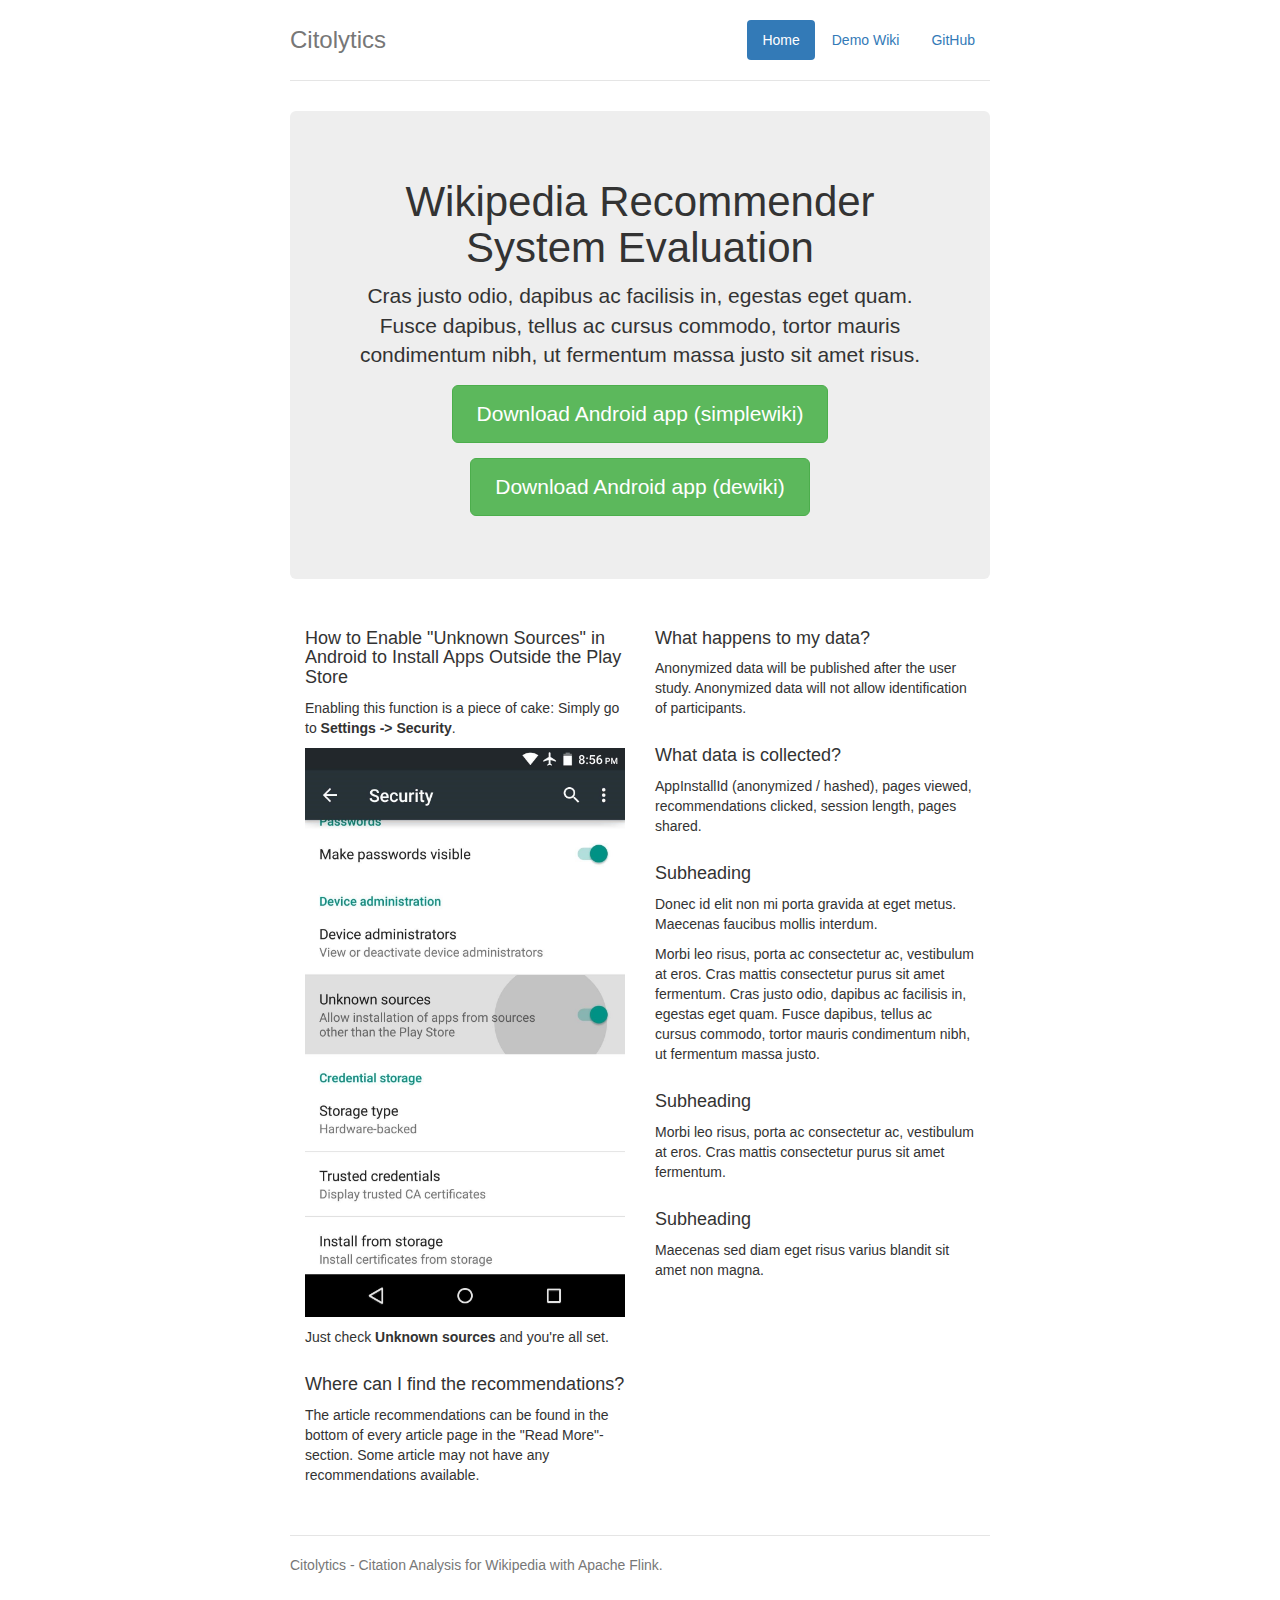
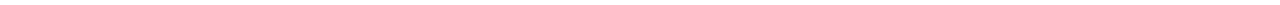
==== docs/userstudy/index.html @ 23ddedea "added docs" ====
<!DOCTYPE html>
<html lang="en">
  <head>
    <meta charset="utf-8">
    <meta http-equiv="X-UA-Compatible" content="IE=edge">
    <meta name="viewport" content="width=device-width, initial-scale=1">
    <meta name="description" content="">
    <meta name="author" content="">

    <title>Citolytics - User Study</title>

    <!-- Bootstrap core CSS -->
    <link rel="stylesheet" href="https://maxcdn.bootstrapcdn.com/bootstrap/3.3.7/css/bootstrap.min.css" integrity="sha384-BVYiiSIFeK1dGmJRAkycuHAHRg32OmUcww7on3RYdg4Va+PmSTsz/K68vbdEjh4u" crossorigin="anonymous">

    <!-- Custom styles for this template -->
    <style>
    /* Space out content a bit */
    body {
      padding-top: 20px;
      padding-bottom: 20px;
    }

    /* Everything but the jumbotron gets side spacing for mobile first views */
    .header,
    .marketing,
    .footer {
      padding-right: 15px;
      padding-left: 15px;
    }

    /* Custom page header */
    .header {
      padding-bottom: 20px;
      border-bottom: 1px solid #e5e5e5;
    }
    /* Make the masthead heading the same height as the navigation */
    .header h3 {
      margin-top: 0;
      margin-bottom: 0;
      line-height: 40px;
    }

    /* Custom page footer */
    .footer {
      padding-top: 19px;
      color: #777;
      border-top: 1px solid #e5e5e5;
    }

    /* Customize container */
    @media (min-width: 768px) {
      .container {
        max-width: 730px;
      }
    }
    .container-narrow > hr {
      margin: 30px 0;
    }

    /* Main marketing message and sign up button */
    .jumbotron {
      text-align: center;
      border-bottom: 1px solid #e5e5e5;
    }
    .jumbotron .btn {
      padding: 14px 24px;
      font-size: 21px;
    }
    .jumbotron h1 {
      font-size: 42px;
    }

    /* Supporting marketing content */
    .marketing {
      margin: 40px 0;
    }
    .marketing p + h4 {
      margin-top: 28px;
    }

    /* Responsive: Portrait tablets and up */
    @media screen and (min-width: 768px) {
      /* Remove the padding we set earlier */
      .header,
      .marketing,
      .footer {
        padding-right: 0;
        padding-left: 0;
      }
      /* Space out the masthead */
      .header {
        margin-bottom: 30px;
      }
      /* Remove the bottom border on the jumbotron for visual effect */
      .jumbotron {
        border-bottom: 0;
      }
    }

    </style>

    <!-- HTML5 shim and Respond.js for IE8 support of HTML5 elements and media queries -->
    <!--[if lt IE 9]>
      <script src="https://oss.maxcdn.com/html5shiv/3.7.3/html5shiv.min.js"></script>
      <script src="https://oss.maxcdn.com/respond/1.4.2/respond.min.js"></script>
    <![endif]-->
  </head>

  <body>

    <div class="container">
      <div class="header clearfix">
        <nav>
          <ul class="nav nav-pills pull-right">
            <li role="presentation" class="active"><a href=".">Home</a></li>
            <li role="presentation"><a href="http://citolytics-simple.wmflabs.org/">Demo Wiki</a></li>
            <li role="presentation"><a href="https://github.com/wikimedia/citolytics">GitHub</a></li>
          </ul>
        </nav>
        <h3 class="text-muted">Citolytics</h3>
      </div>

      <div class="jumbotron">
        <h1>Wikipedia Recommender System Evaluation</h1>
        <p class="lead">Cras justo odio, dapibus ac facilisis in, egestas eget quam. Fusce dapibus, tellus ac cursus commodo, tortor mauris condimentum nibh, ut fermentum massa justo sit amet risus.</p>
        <p><a class="btn btn-lg btn-success" href="download/simplewiki.apk" role="button">Download Android app (simplewiki)</a></p>
        <p><a class="btn btn-lg btn-success" href="download/dewiki.apk" role="button">Download Android app (dewiki)</a></p>

      </div>

      <div>

      </div>

      <div class="row marketing">
        <div class="col-lg-6">
          <h4>How to Enable &quot;Unknown Sources&quot; in Android to Install Apps Outside the Play Store</h4>
          <p>Enabling this function is a piece of cake: Simply go to <b>Settings -&gt; Security</b>.</p>
          <p><img class="img-responsive" src="android-unknown-sources.jpg"></p>
          <p>Just check <b>Unknown sources</b> and you're all set.</p>

          <h4>Where can I find the recommendations?</h4>
          <p>The article recommendations can be found in the bottom of every article page in the &quot;Read More&quot;-section. Some article may not have any recommendations available.</p>
        </div>

        <div class="col-lg-6">

          <h4>What happens to my data?</h4>
          <p>Anonymized data will be published after the user study. Anonymized data will not allow identification of participants.</p>

          <h4>What data is collected?</h4>
          <p>AppInstallId (anonymized / hashed), pages viewed, recommendations clicked, session length, pages shared.</p>

          <h4>Subheading</h4>
          <p>Donec id elit non mi porta gravida at eget metus. Maecenas faucibus mollis interdum.</p>

          <p>Morbi leo risus, porta ac consectetur ac, vestibulum at eros. Cras mattis consectetur purus sit amet fermentum. Cras justo odio, dapibus ac facilisis in, egestas eget quam. Fusce dapibus, tellus ac cursus commodo, tortor mauris condimentum nibh, ut fermentum massa justo.</p>

          <h4>Subheading</h4>
          <p>Morbi leo risus, porta ac consectetur ac, vestibulum at eros. Cras mattis consectetur purus sit amet fermentum.</p>

          <h4>Subheading</h4>
          <p>Maecenas sed diam eget risus varius blandit sit amet non magna.</p>
        </div>
      </div>

      <footer class="footer">
        <p>Citolytics - Citation Analysis for Wikipedia with Apache Flink.</p>
      </footer>

    </div> <!-- /container -->

  </body>
</html>
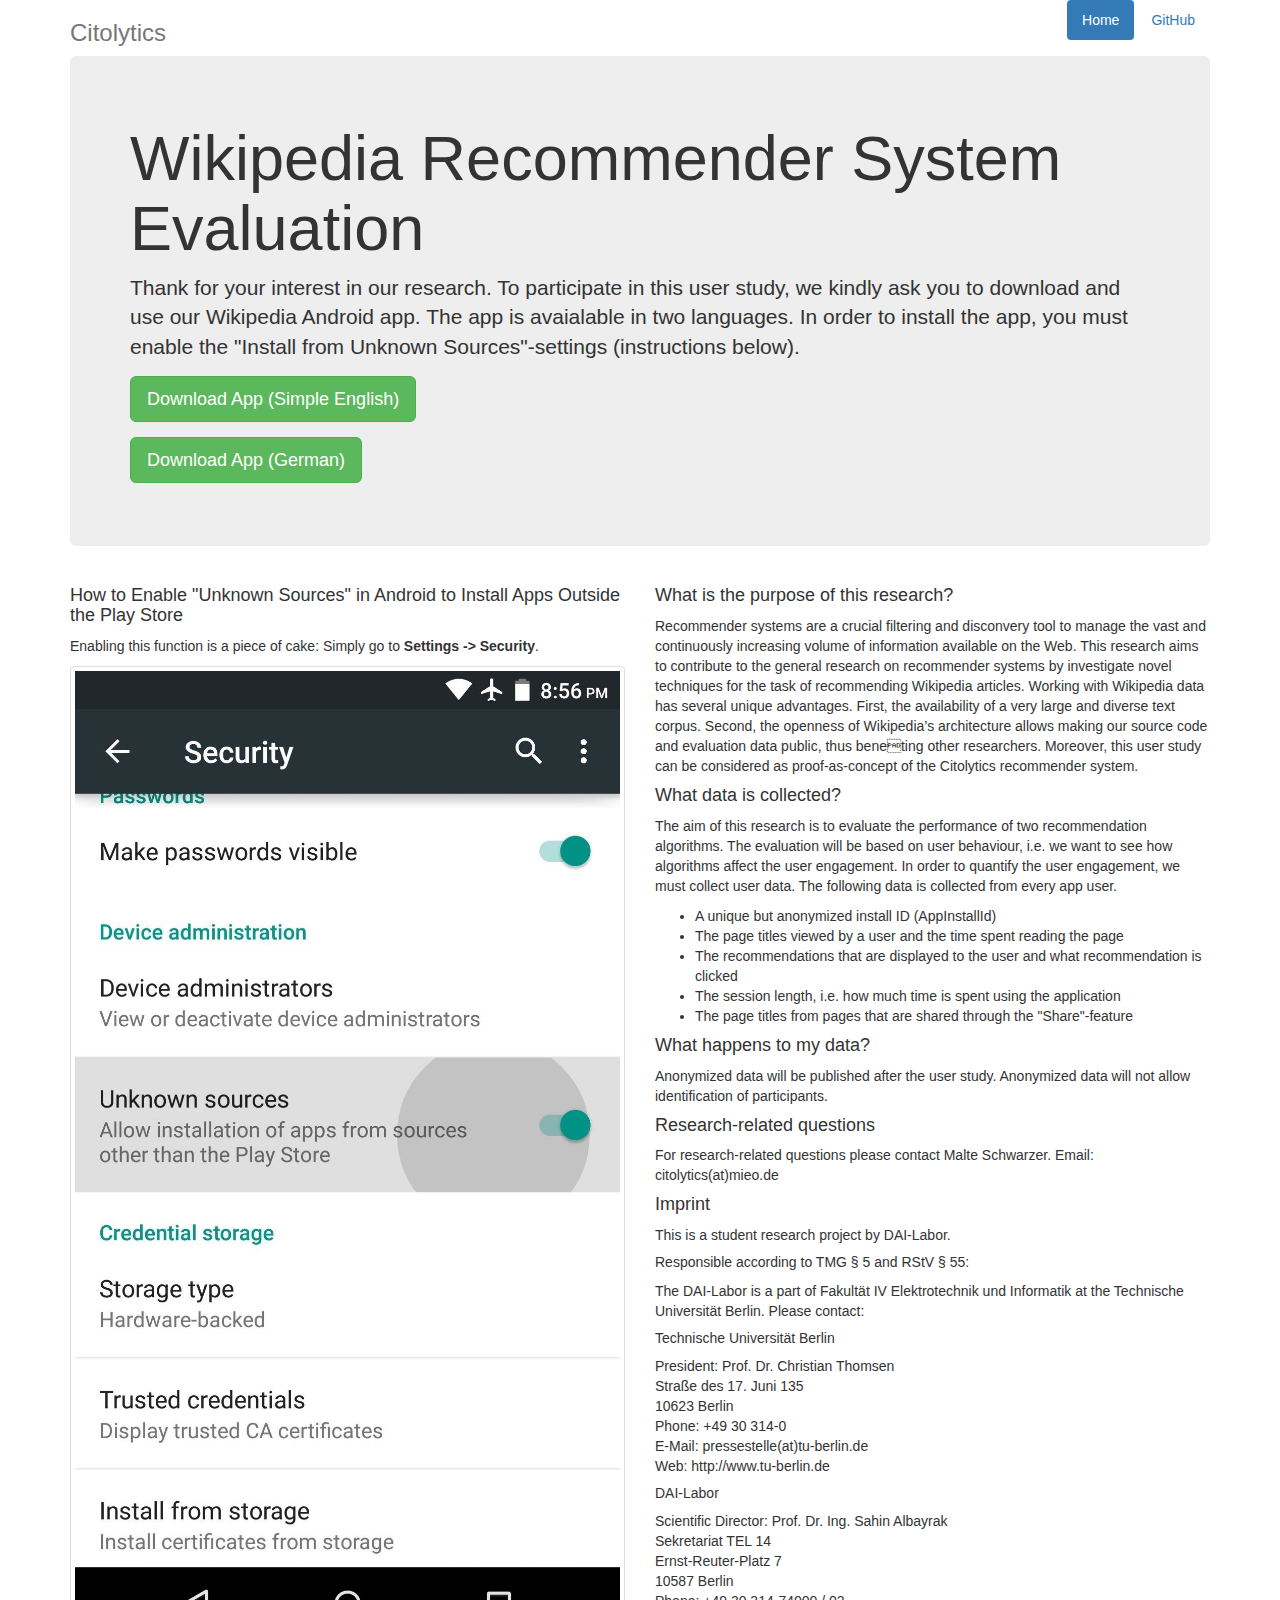
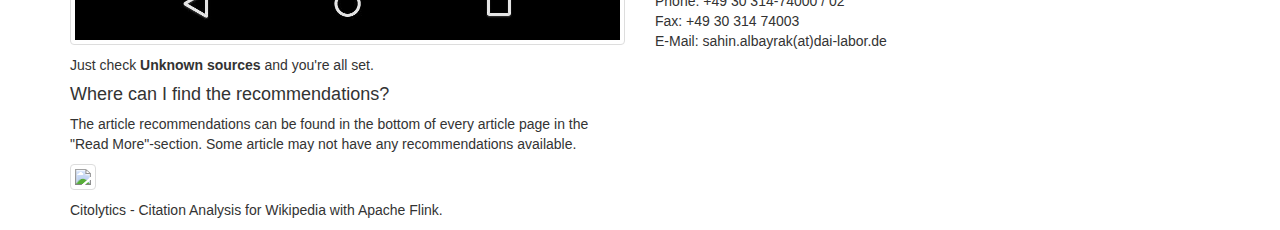
==== commit 2ae53c85: "moved downloads to gh releases" ====
--- a/docs/userstudy/index.html
+++ b/docs/userstudy/index.html
@@ -13,91 +13,7 @@
     <link rel="stylesheet" href="https://maxcdn.bootstrapcdn.com/bootstrap/3.3.7/css/bootstrap.min.css" integrity="sha384-BVYiiSIFeK1dGmJRAkycuHAHRg32OmUcww7on3RYdg4Va+PmSTsz/K68vbdEjh4u" crossorigin="anonymous">
 
     <!-- Custom styles for this template -->
-    <style>
-    /* Space out content a bit */
-    body {
-      padding-top: 20px;
-      padding-bottom: 20px;
-    }
-
-    /* Everything but the jumbotron gets side spacing for mobile first views */
-    .header,
-    .marketing,
-    .footer {
-      padding-right: 15px;
-      padding-left: 15px;
-    }
-
-    /* Custom page header */
-    .header {
-      padding-bottom: 20px;
-      border-bottom: 1px solid #e5e5e5;
-    }
-    /* Make the masthead heading the same height as the navigation */
-    .header h3 {
-      margin-top: 0;
-      margin-bottom: 0;
-      line-height: 40px;
-    }
-
-    /* Custom page footer */
-    .footer {
-      padding-top: 19px;
-      color: #777;
-      border-top: 1px solid #e5e5e5;
-    }
-
-    /* Customize container */
-    @media (min-width: 768px) {
-      .container {
-        max-width: 730px;
-      }
-    }
-    .container-narrow > hr {
-      margin: 30px 0;
-    }
-
-    /* Main marketing message and sign up button */
-    .jumbotron {
-      text-align: center;
-      border-bottom: 1px solid #e5e5e5;
-    }
-    .jumbotron .btn {
-      padding: 14px 24px;
-      font-size: 21px;
-    }
-    .jumbotron h1 {
-      font-size: 42px;
-    }
-
-    /* Supporting marketing content */
-    .marketing {
-      margin: 40px 0;
-    }
-    .marketing p + h4 {
-      margin-top: 28px;
-    }
-
-    /* Responsive: Portrait tablets and up */
-    @media screen and (min-width: 768px) {
-      /* Remove the padding we set earlier */
-      .header,
-      .marketing,
-      .footer {
-        padding-right: 0;
-        padding-left: 0;
-      }
-      /* Space out the masthead */
-      .header {
-        margin-bottom: 30px;
-      }
-      /* Remove the bottom border on the jumbotron for visual effect */
-      .jumbotron {
-        border-bottom: 0;
-      }
-    }
-
-    </style>
+    <link rel="stylesheet" href="style.css">
 
     <!-- HTML5 shim and Respond.js for IE8 support of HTML5 elements and media queries -->
     <!--[if lt IE 9]>
@@ -113,7 +29,7 @@
         <nav>
           <ul class="nav nav-pills pull-right">
             <li role="presentation" class="active"><a href=".">Home</a></li>
-            <li role="presentation"><a href="http://citolytics-simple.wmflabs.org/">Demo Wiki</a></li>
+            <!--<li role="presentation"><a href="http://citolytics-simple.wmflabs.org/">Demo Wiki</a></li>-->
             <li role="presentation"><a href="https://github.com/wikimedia/citolytics">GitHub</a></li>
           </ul>
         </nav>
@@ -122,9 +38,9 @@
 
       <div class="jumbotron">
         <h1>Wikipedia Recommender System Evaluation</h1>
-        <p class="lead">Cras justo odio, dapibus ac facilisis in, egestas eget quam. Fusce dapibus, tellus ac cursus commodo, tortor mauris condimentum nibh, ut fermentum massa justo sit amet risus.</p>
-        <p><a class="btn btn-lg btn-success" href="download/simplewiki.apk" role="button">Download Android app (simplewiki)</a></p>
-        <p><a class="btn btn-lg btn-success" href="download/dewiki.apk" role="button">Download Android app (dewiki)</a></p>
+        <p class="lead">Thank for your interest in our research. To participate in this user study, we kindly ask you to download and use our Wikipedia Android app. The app is avaialable in two languages. In order to install the app, you must enable the &quot;Install from Unknown Sources&quot;-settings (instructions below).</p>
+        <p><a class="btn btn-lg btn-success" href="https://github.com/mschwarzer/citolytics-demo/releases/download/1.0/app-simplewiki.apk" role="button">Download App (Simple English)</a></p>
+        <p><a class="btn btn-lg btn-success" href="https://github.com/mschwarzer/citolytics-demo/releases/download/1.0/app-dewiki.apk" role="button">Download App (German)</a></p>
 
       </div>
 
@@ -136,31 +52,66 @@
         <div class="col-lg-6">
           <h4>How to Enable &quot;Unknown Sources&quot; in Android to Install Apps Outside the Play Store</h4>
           <p>Enabling this function is a piece of cake: Simply go to <b>Settings -&gt; Security</b>.</p>
-          <p><img class="img-responsive" src="android-unknown-sources.jpg"></p>
+          <p><img class="img-responsive img-rounded img-thumbnail" src="android-unknown-sources.jpg"></p>
           <p>Just check <b>Unknown sources</b> and you're all set.</p>
 
           <h4>Where can I find the recommendations?</h4>
           <p>The article recommendations can be found in the bottom of every article page in the &quot;Read More&quot;-section. Some article may not have any recommendations available.</p>
+          <p><img class="img-responsive img-rounded img-thumbnail" src="android-read-more.png"></p>
+
         </div>
 
         <div class="col-lg-6">
+          <h4>What is the purpose of this research?</h4>
+          <p>Recommender systems are a crucial filtering and disconvery tool to manage the vast and continuously increasing volume of information available on the Web. This research aims to contribute
+            to the general research on recommender systems by investigate novel techniques for the task of recommending Wikipedia articles. Working with Wikipedia data has several unique advantages.
+            First, the availability of a very large and diverse text corpus. Second, the openness of Wikipedia’s architecture allows making our source code and evaluation data
+public, thus beneting other researchers. Moreover, this user study can be considered as proof-as-concept of the Citolytics recommender system.
+          </p>
+
+          <h4>What data is collected?</h4>
+          <p>The aim of this research is to evaluate the performance of two recommendation algorithms. The evaluation will be based on user behaviour, i.e. we want to see how algorithms affect the user
+            engagement. In order to quantify the user engagement, we must collect user data. The following data is collected from every app user.
+            <ul>
+              <li>A unique but anonymized install ID (AppInstallId)</li>
+              <li>The page titles viewed by a user and the time spent reading the page</li>
+              <li>The recommendations that are displayed to the user and what recommendation is clicked</li>
+              <li>The session length, i.e. how much time is spent using the application</li>
+              <li>The page titles from pages that are shared through the &quot;Share&quot;-feature</li>
+            </ul>
+          </p>
 
           <h4>What happens to my data?</h4>
           <p>Anonymized data will be published after the user study. Anonymized data will not allow identification of participants.</p>
 
-          <h4>What data is collected?</h4>
-          <p>AppInstallId (anonymized / hashed), pages viewed, recommendations clicked, session length, pages shared.</p>
 
-          <h4>Subheading</h4>
-          <p>Donec id elit non mi porta gravida at eget metus. Maecenas faucibus mollis interdum.</p>
+          <h4>Research-related questions</h4>
+          <p>For research-related questions please contact Malte Schwarzer. Email: citolytics(at)mieo.de</p>
 
-          <p>Morbi leo risus, porta ac consectetur ac, vestibulum at eros. Cras mattis consectetur purus sit amet fermentum. Cras justo odio, dapibus ac facilisis in, egestas eget quam. Fusce dapibus, tellus ac cursus commodo, tortor mauris condimentum nibh, ut fermentum massa justo.</p>
+          <h4>Imprint</h4>
+          <p>This is a student research project by DAI-Labor.</p>
+          <h5>Responsible according to TMG &sect; 5 and RStV &sect; 55:</h5>
+          <p>The DAI-Labor is a part of Fakult&auml;t IV Elektrotechnik und Informatik at the Technische Universit&auml;t Berlin. Please contact:</p>
+          <h5>Technische Universit&auml;t Berlin</h5>
+          <p>
+            President: Prof. Dr. Christian Thomsen<br>
+            Straße des 17. Juni 135<br>
+            10623 Berlin<br>
+            Phone: +49 30 314-0<br>
+            E-Mail:   pressestelle(at)tu-berlin.de<br>
+            Web:     http://www.tu-berlin.de <br>
+          </p>
+          <h5>DAI-Labor</h5>
+          <p>
+            Scientific Director: Prof. Dr. Ing. Sahin Albayrak<br>
+            Sekretariat TEL 14<br>
+            Ernst-Reuter-Platz 7<br>
+            10587 Berlin<br>
+            Phone: +49 30 314-74000 / 02<br>
+            Fax: +49 30 314 74003<br>
+            E-Mail: sahin.albayrak(at)dai-labor.de <br>
+          </p>
 
-          <h4>Subheading</h4>
-          <p>Morbi leo risus, porta ac consectetur ac, vestibulum at eros. Cras mattis consectetur purus sit amet fermentum.</p>
-
-          <h4>Subheading</h4>
-          <p>Maecenas sed diam eget risus varius blandit sit amet non magna.</p>
         </div>
       </div>
 
@@ -170,5 +121,15 @@
 
     </div> <!-- /container -->
 
+  <script>
+    (function(i,s,o,g,r,a,m){i['GoogleAnalyticsObject']=r;i[r]=i[r]||function(){
+    (i[r].q=i[r].q||[]).push(arguments)},i[r].l=1*new Date();a=s.createElement(o),
+    m=s.getElementsByTagName(o)[0];a.async=1;a.src=g;m.parentNode.insertBefore(a,m)
+    })(window,document,'script','https://www.google-analytics.com/analytics.js','ga');
+
+    ga('create', 'UA-1090820-31', 'auto');
+    ga('send', 'pageview');
+
+  </script>
   </body>
 </html>
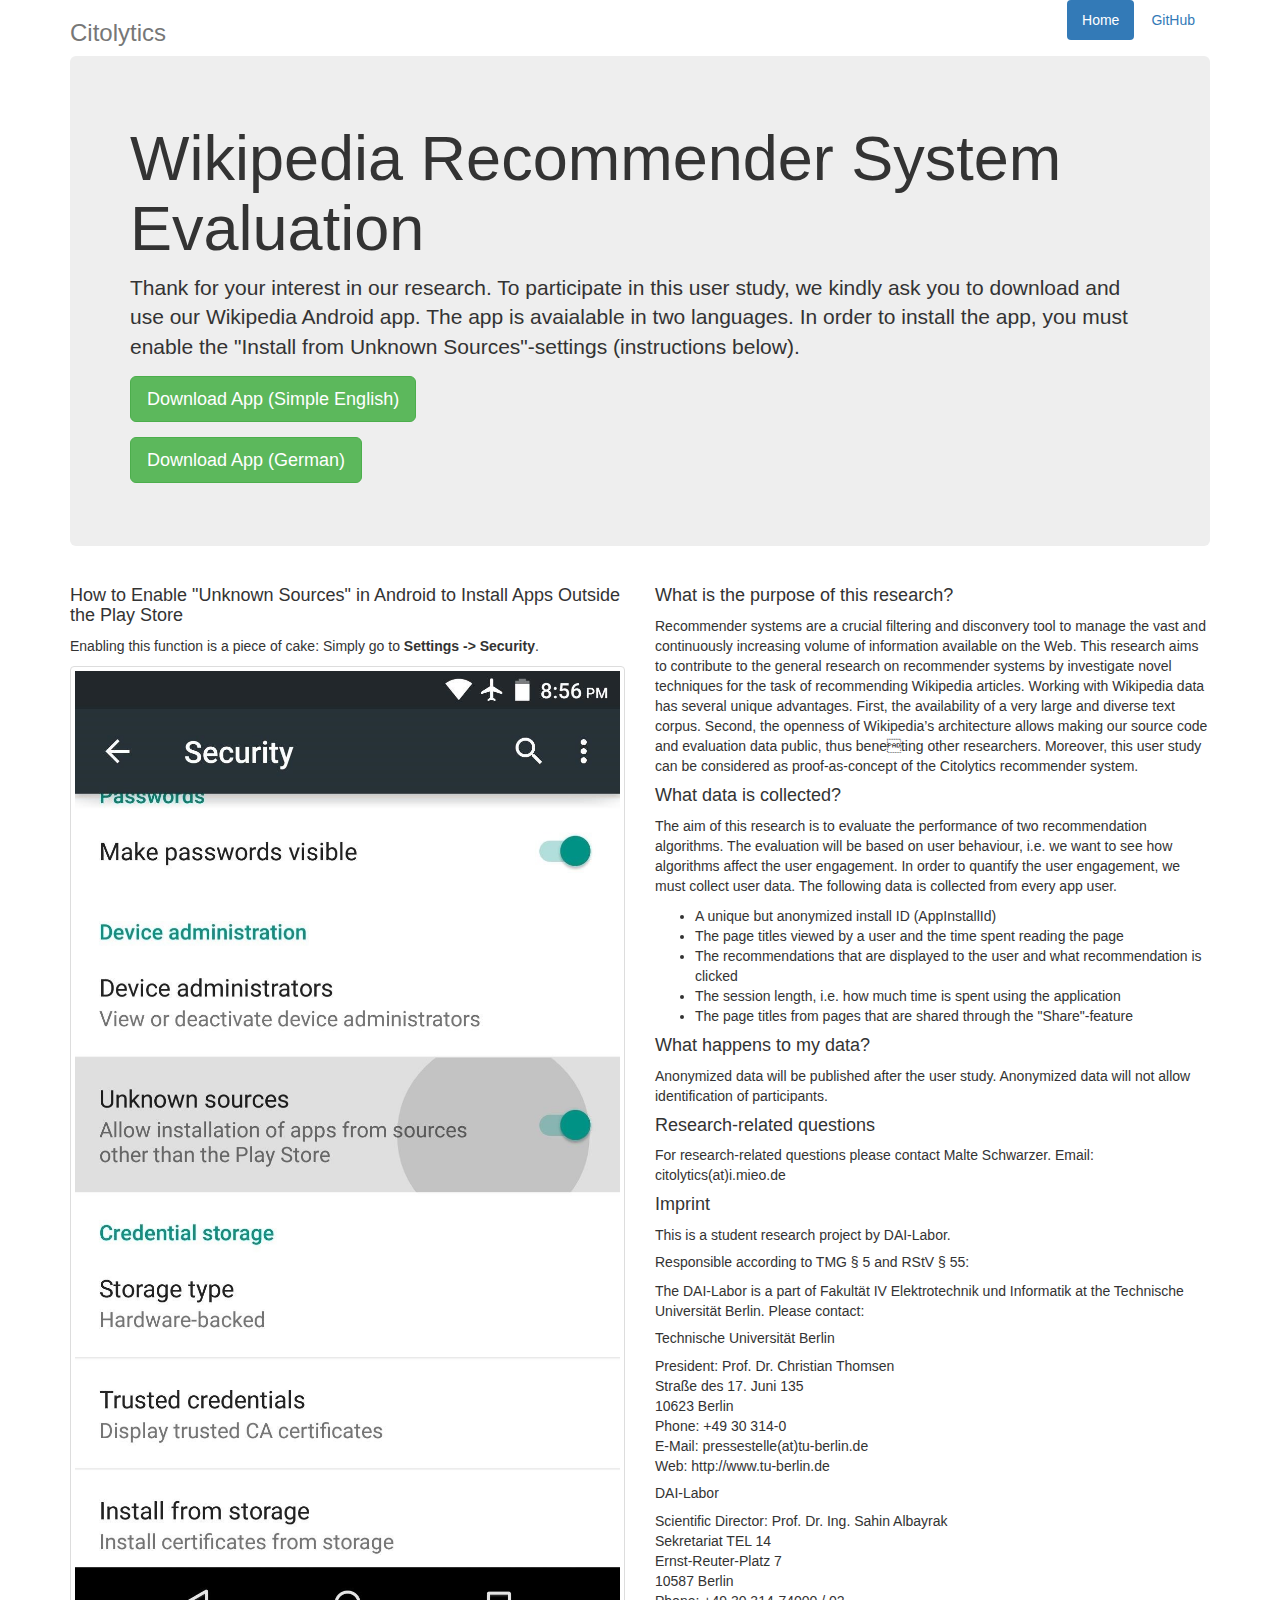
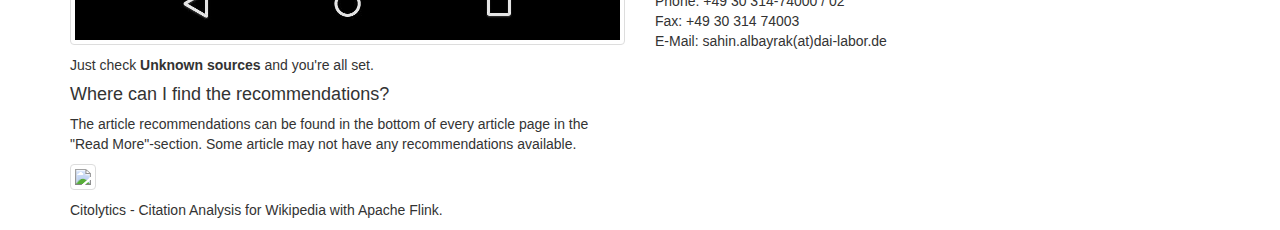
==== commit e13aa910: "Changed email" ====
--- a/docs/userstudy/index.html
+++ b/docs/userstudy/index.html
@@ -86,7 +86,7 @@
 
 
           <h4>Research-related questions</h4>
-          <p>For research-related questions please contact Malte Schwarzer. Email: citolytics(at)mieo.de</p>
+          <p>For research-related questions please contact Malte Schwarzer. Email: citolytics(at)i.mieo.de</p>
 
           <h4>Imprint</h4>
           <p>This is a student research project by DAI-Labor.</p>
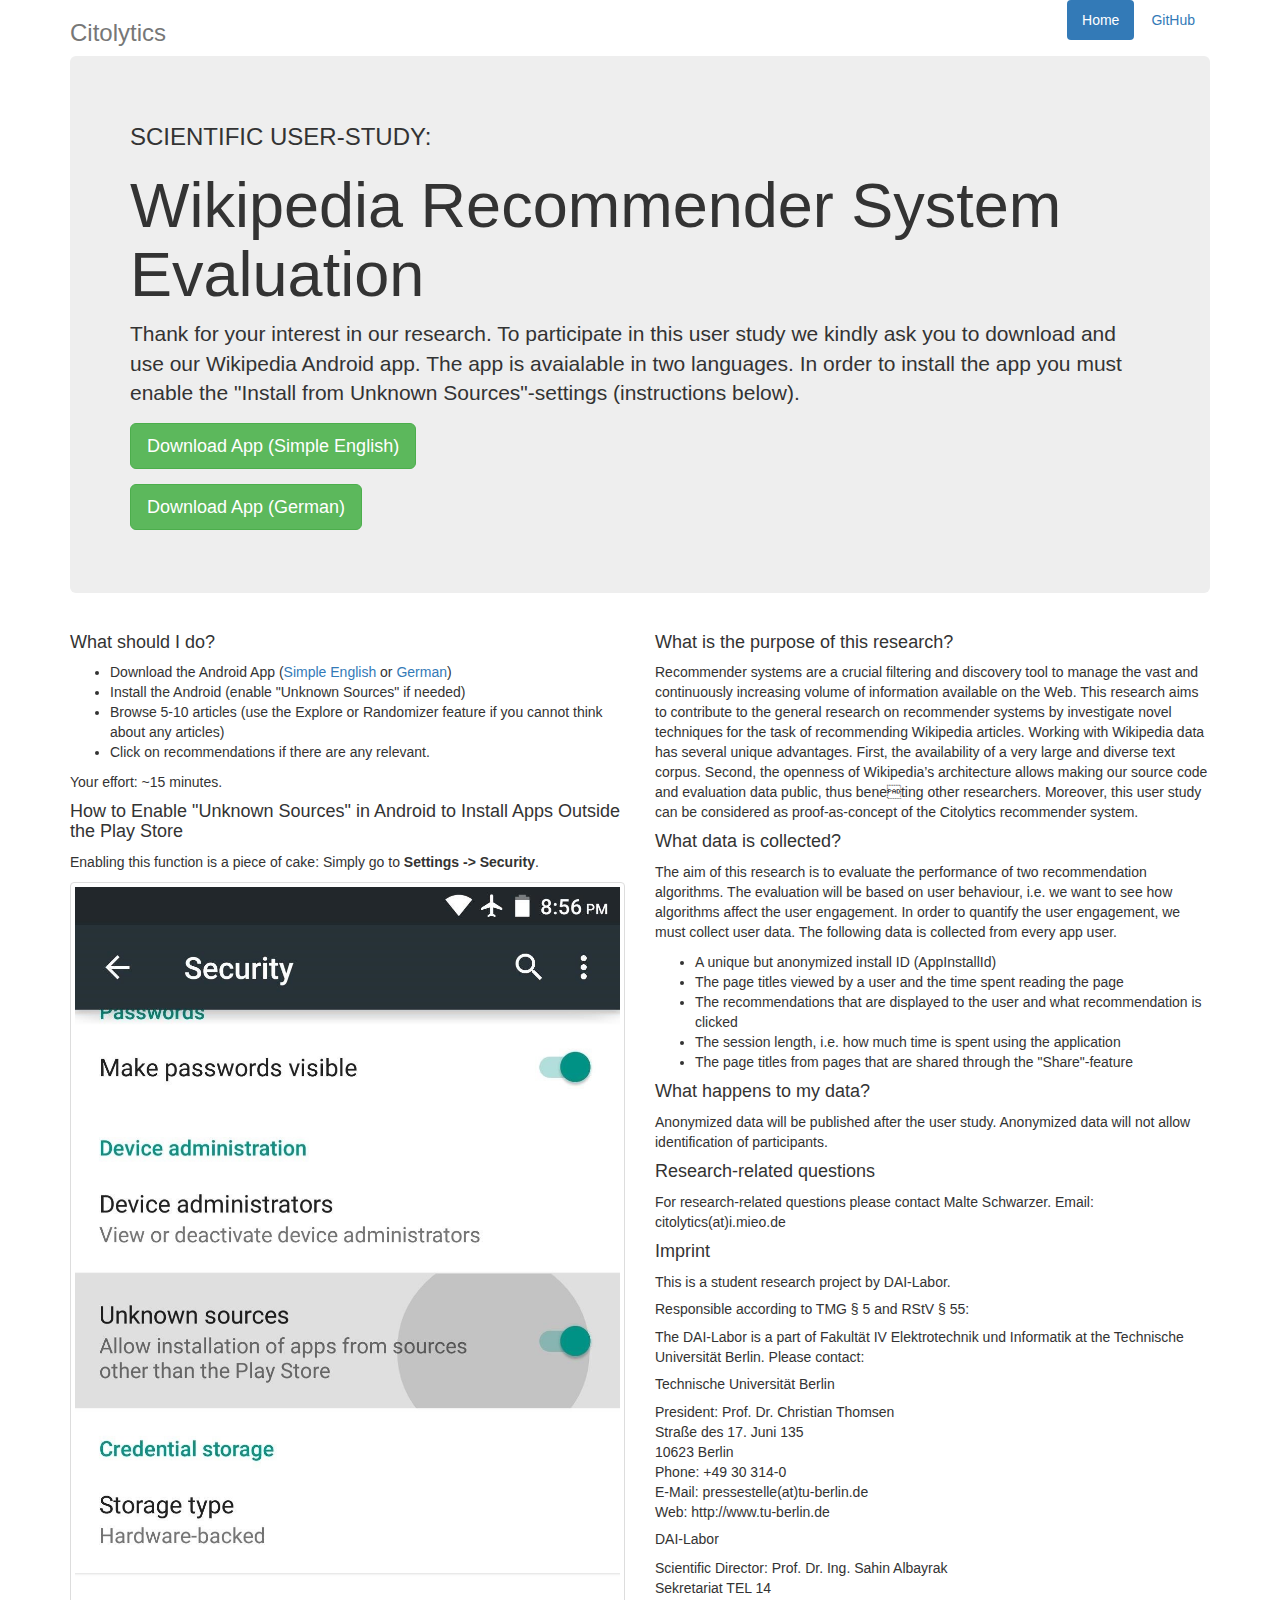
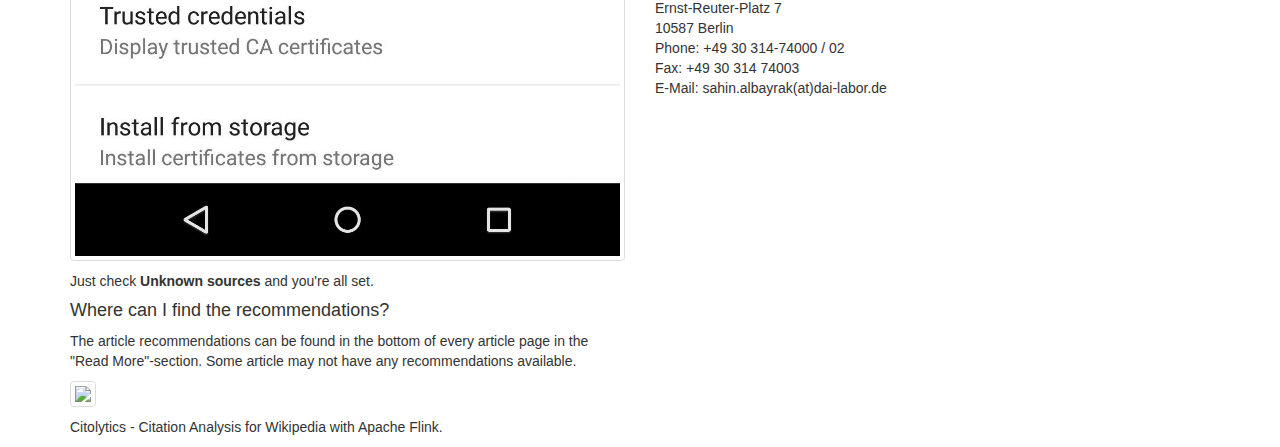
==== commit 706341ca: "update" ====
--- a/docs/userstudy/index.html
+++ b/docs/userstudy/index.html
@@ -37,8 +37,9 @@
       </div>
 
       <div class="jumbotron">
+        <h3 style="text-transform: uppercase;">Scientific User-Study:</h3>
         <h1>Wikipedia Recommender System Evaluation</h1>
-        <p class="lead">Thank for your interest in our research. To participate in this user study, we kindly ask you to download and use our Wikipedia Android app. The app is avaialable in two languages. In order to install the app, you must enable the &quot;Install from Unknown Sources&quot;-settings (instructions below).</p>
+        <p class="lead">Thank for your interest in our research. To participate in this user study we kindly ask you to download and use our Wikipedia Android app. The app is avaialable in two languages. In order to install the app you must enable the &quot;Install from Unknown Sources&quot;-settings (instructions below).</p>
         <p><a class="btn btn-lg btn-success" href="https://github.com/mschwarzer/citolytics-demo/releases/download/1.0/app-simplewiki.apk" role="button">Download App (Simple English)</a></p>
         <p><a class="btn btn-lg btn-success" href="https://github.com/mschwarzer/citolytics-demo/releases/download/1.0/app-dewiki.apk" role="button">Download App (German)</a></p>
 
@@ -49,7 +50,18 @@
       </div>
 
       <div class="row marketing">
+
         <div class="col-lg-6">
+          <h4>What should I do?</h4>
+
+          <ul>
+            <li>Download the Android App (<a href="https://github.com/mschwarzer/citolytics-demo/releases/download/1.0/app-simplewiki.apk">Simple English</a> or <a href="https://github.com/mschwarzer/citolytics-demo/releases/download/1.0/app-dewiki.apk">German</a>)</li>
+            <li>Install the Android (enable &quot;Unknown Sources&quot; if needed)</li>
+            <li>Browse 5-10 articles (use the Explore or Randomizer feature if you cannot think about any articles)</li>
+            <li>Click on recommendations if there are any relevant.</li>
+          </ul>
+          <p>Your effort: ~15 minutes.</p>
+
           <h4>How to Enable &quot;Unknown Sources&quot; in Android to Install Apps Outside the Play Store</h4>
           <p>Enabling this function is a piece of cake: Simply go to <b>Settings -&gt; Security</b>.</p>
           <p><img class="img-responsive img-rounded img-thumbnail" src="android-unknown-sources.jpg"></p>
@@ -63,7 +75,7 @@
 
         <div class="col-lg-6">
           <h4>What is the purpose of this research?</h4>
-          <p>Recommender systems are a crucial filtering and disconvery tool to manage the vast and continuously increasing volume of information available on the Web. This research aims to contribute
+          <p>Recommender systems are a crucial filtering and discovery tool to manage the vast and continuously increasing volume of information available on the Web. This research aims to contribute
             to the general research on recommender systems by investigate novel techniques for the task of recommending Wikipedia articles. Working with Wikipedia data has several unique advantages.
             First, the availability of a very large and diverse text corpus. Second, the openness of Wikipedia’s architecture allows making our source code and evaluation data
 public, thus beneting other researchers. Moreover, this user study can be considered as proof-as-concept of the Citolytics recommender system.
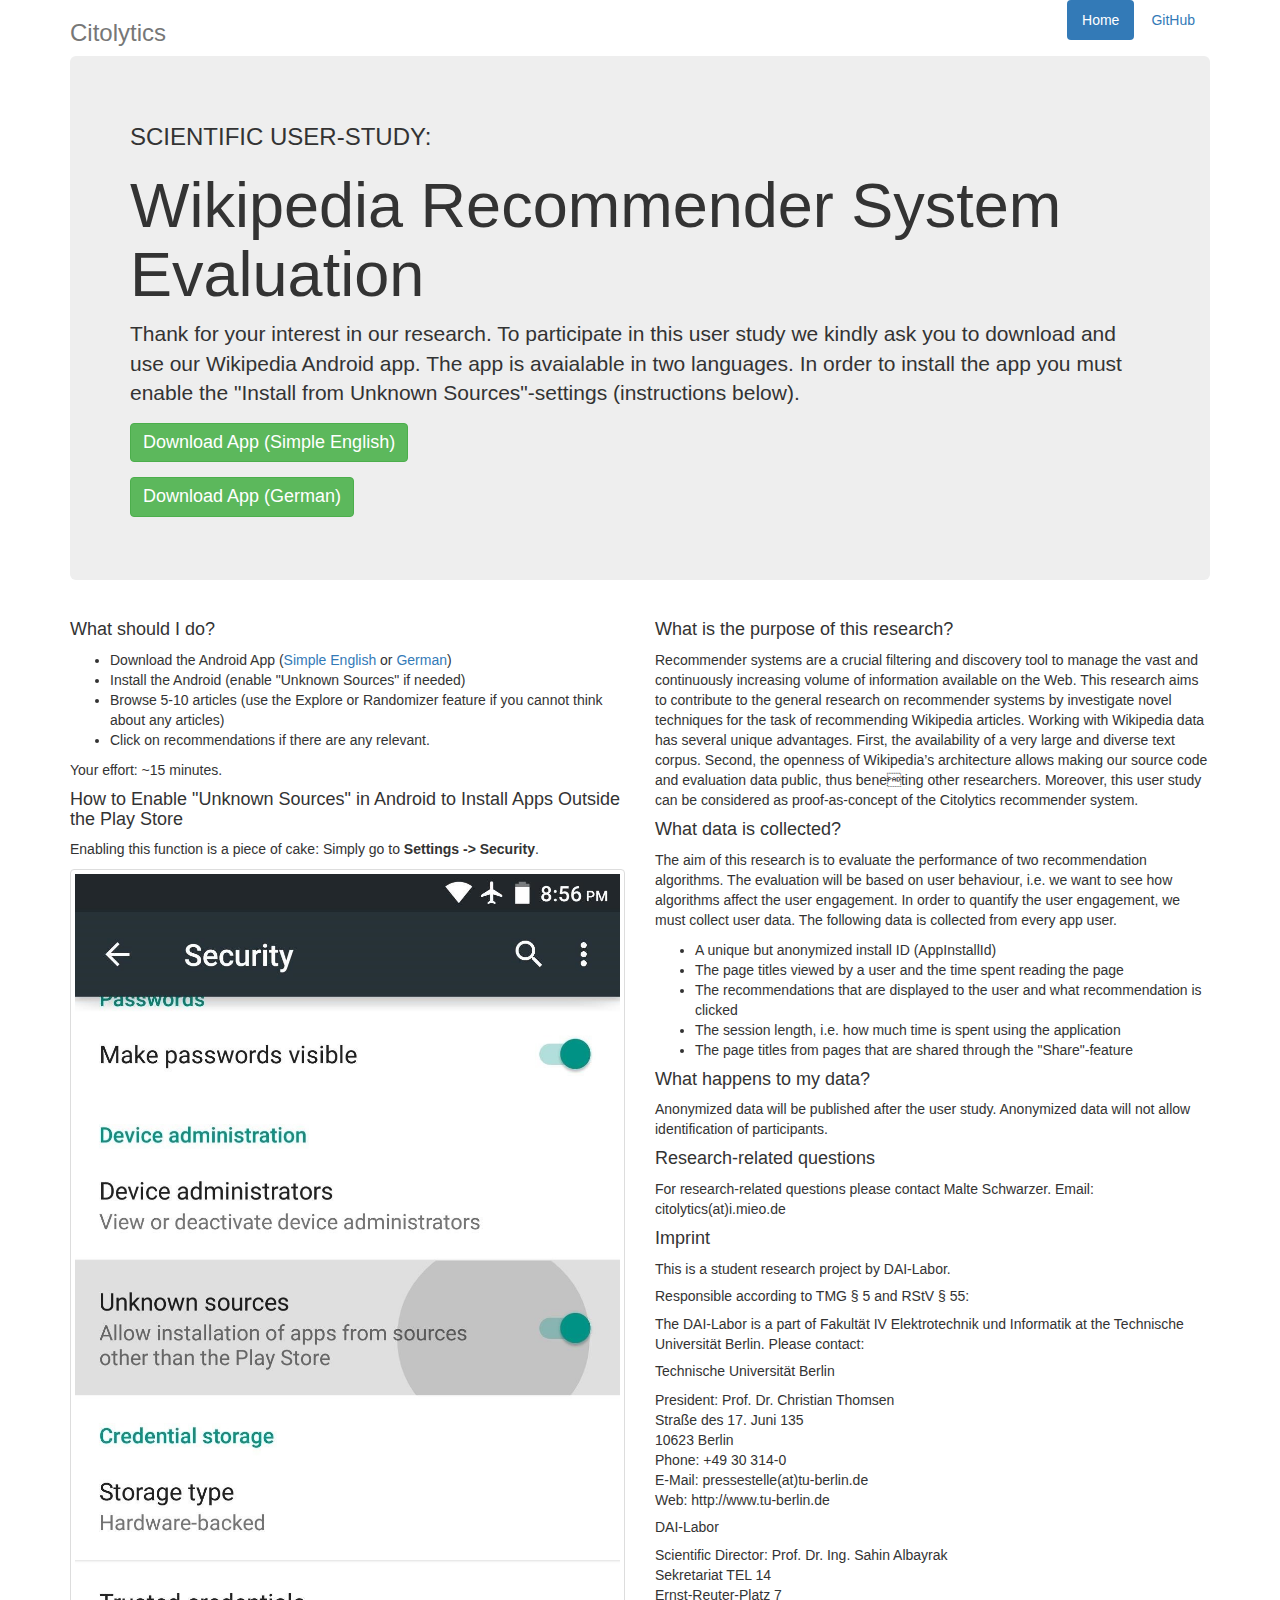
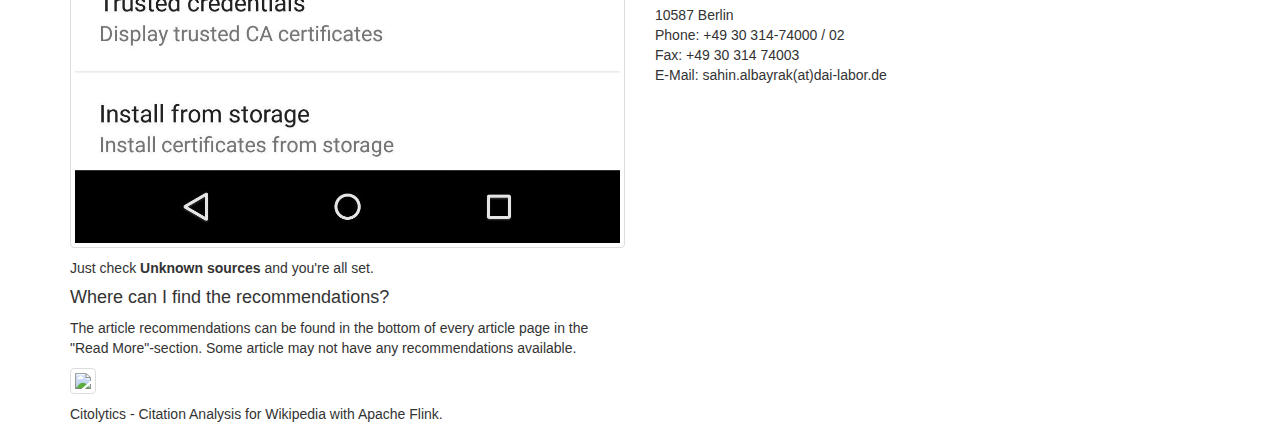
==== commit 8e86755e: "Update index.html" ====
--- a/docs/userstudy/index.html
+++ b/docs/userstudy/index.html
@@ -40,8 +40,8 @@
         <h3 style="text-transform: uppercase;">Scientific User-Study:</h3>
         <h1>Wikipedia Recommender System Evaluation</h1>
         <p class="lead">Thank for your interest in our research. To participate in this user study we kindly ask you to download and use our Wikipedia Android app. The app is avaialable in two languages. In order to install the app you must enable the &quot;Install from Unknown Sources&quot;-settings (instructions below).</p>
-        <p><a class="btn btn-lg btn-success" href="https://github.com/mschwarzer/citolytics-demo/releases/download/1.0/app-simplewiki.apk" role="button">Download App (Simple English)</a></p>
-        <p><a class="btn btn-lg btn-success" href="https://github.com/mschwarzer/citolytics-demo/releases/download/1.0/app-dewiki.apk" role="button">Download App (German)</a></p>
+        <p><a style="font-size: 18px;" class="btn btn-success" href="https://github.com/mschwarzer/citolytics-demo/releases/download/1.0/app-simplewiki.apk" role="button">Download App (Simple English)</a></p>
+        <p><a style="font-size: 18px;" class="btn btn-success" href="https://github.com/mschwarzer/citolytics-demo/releases/download/1.0/app-dewiki.apk" role="button">Download App (German)</a></p>
 
       </div>
 
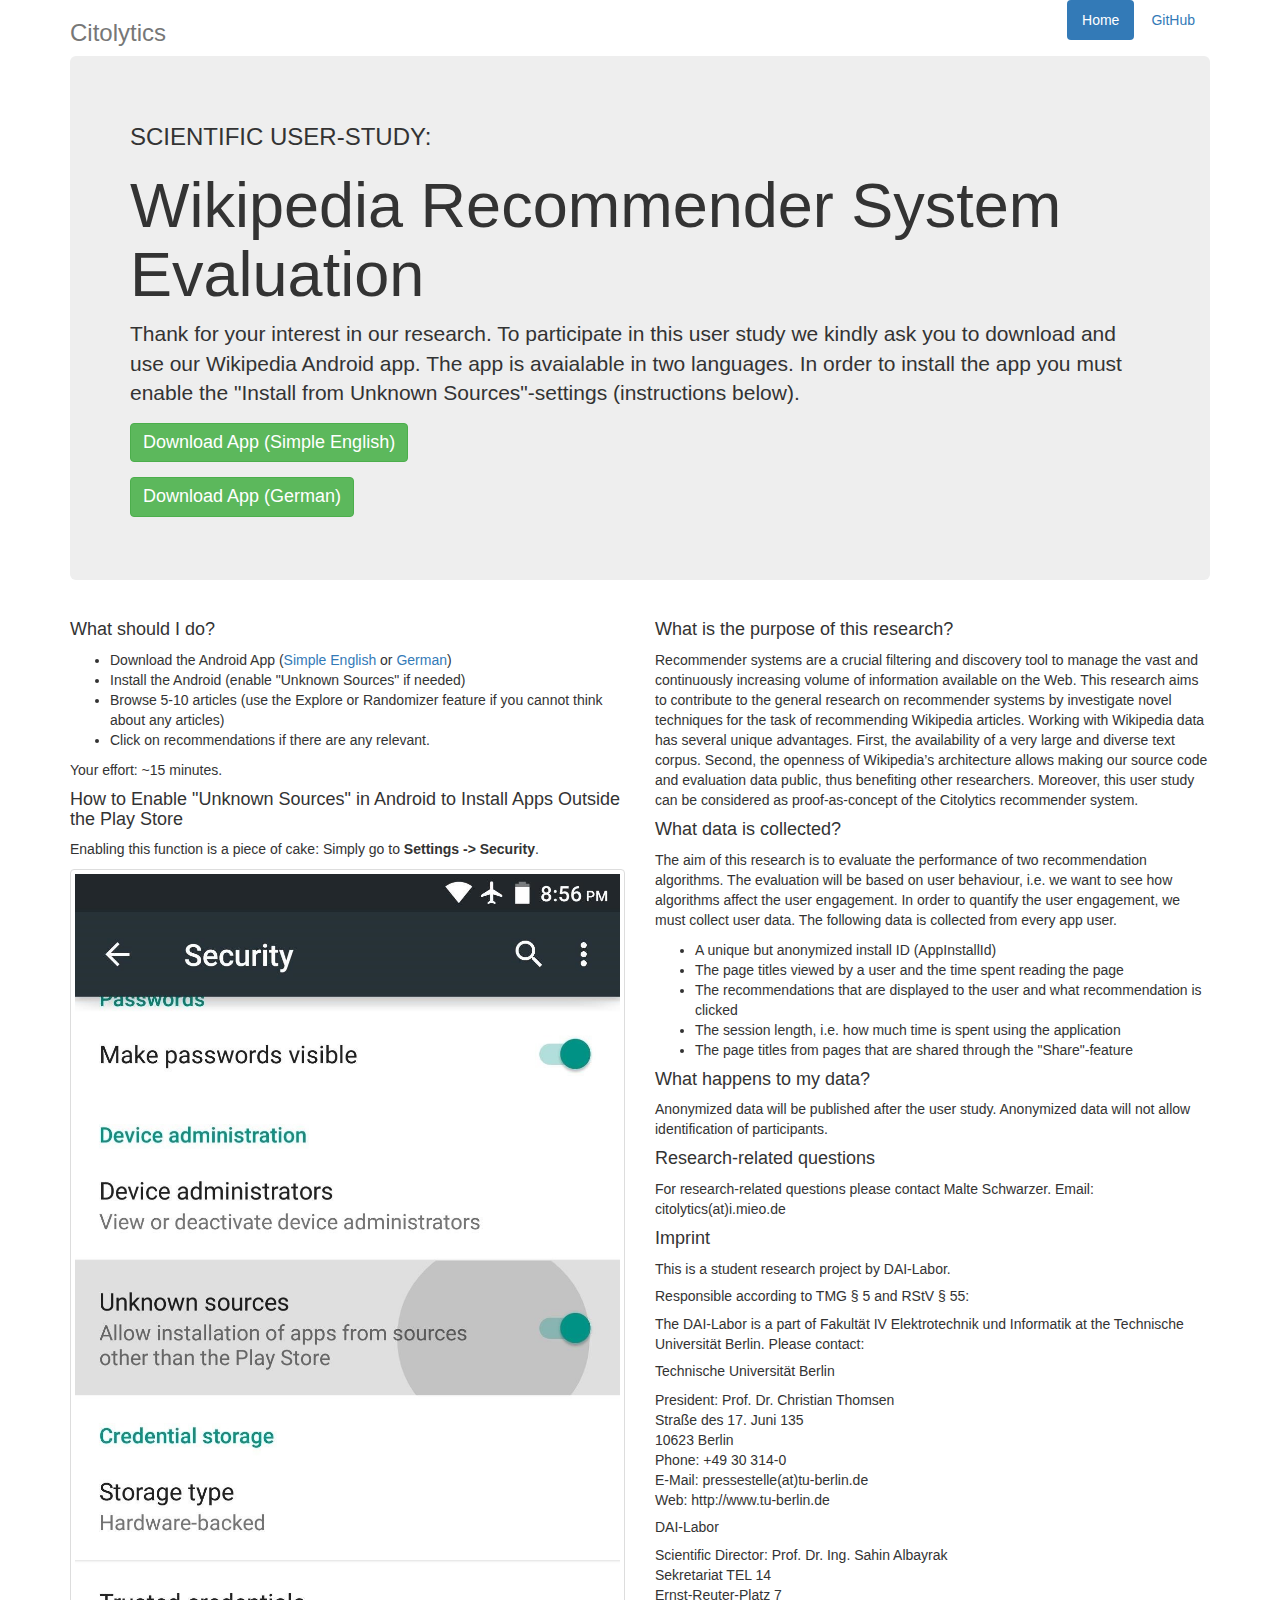
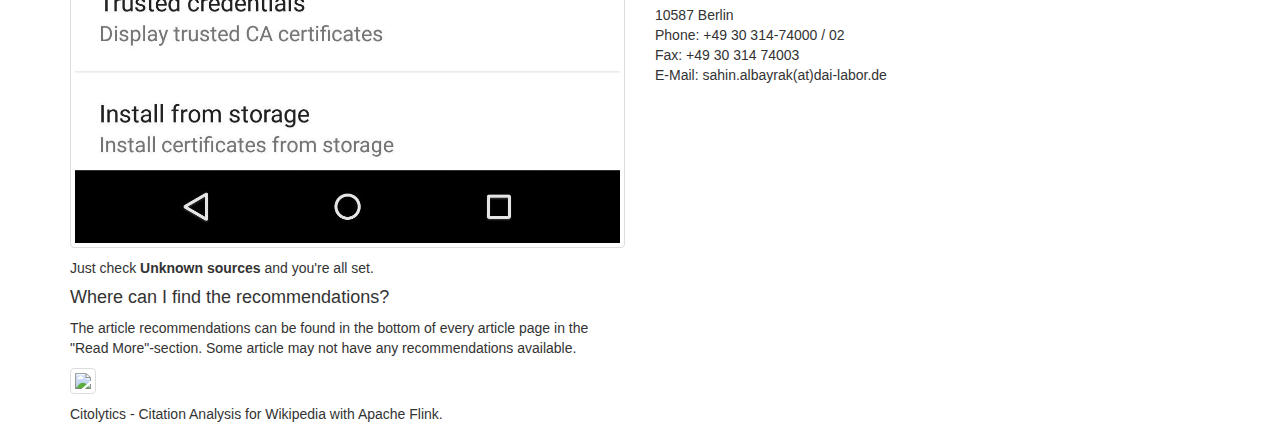
==== commit 7db93f9c: "Update index.html" ====
--- a/docs/userstudy/index.html
+++ b/docs/userstudy/index.html
@@ -78,7 +78,7 @@
           <p>Recommender systems are a crucial filtering and discovery tool to manage the vast and continuously increasing volume of information available on the Web. This research aims to contribute
             to the general research on recommender systems by investigate novel techniques for the task of recommending Wikipedia articles. Working with Wikipedia data has several unique advantages.
             First, the availability of a very large and diverse text corpus. Second, the openness of Wikipedia’s architecture allows making our source code and evaluation data
-public, thus beneting other researchers. Moreover, this user study can be considered as proof-as-concept of the Citolytics recommender system.
+public, thus benefiting other researchers. Moreover, this user study can be considered as proof-as-concept of the Citolytics recommender system.
           </p>
 
           <h4>What data is collected?</h4>
